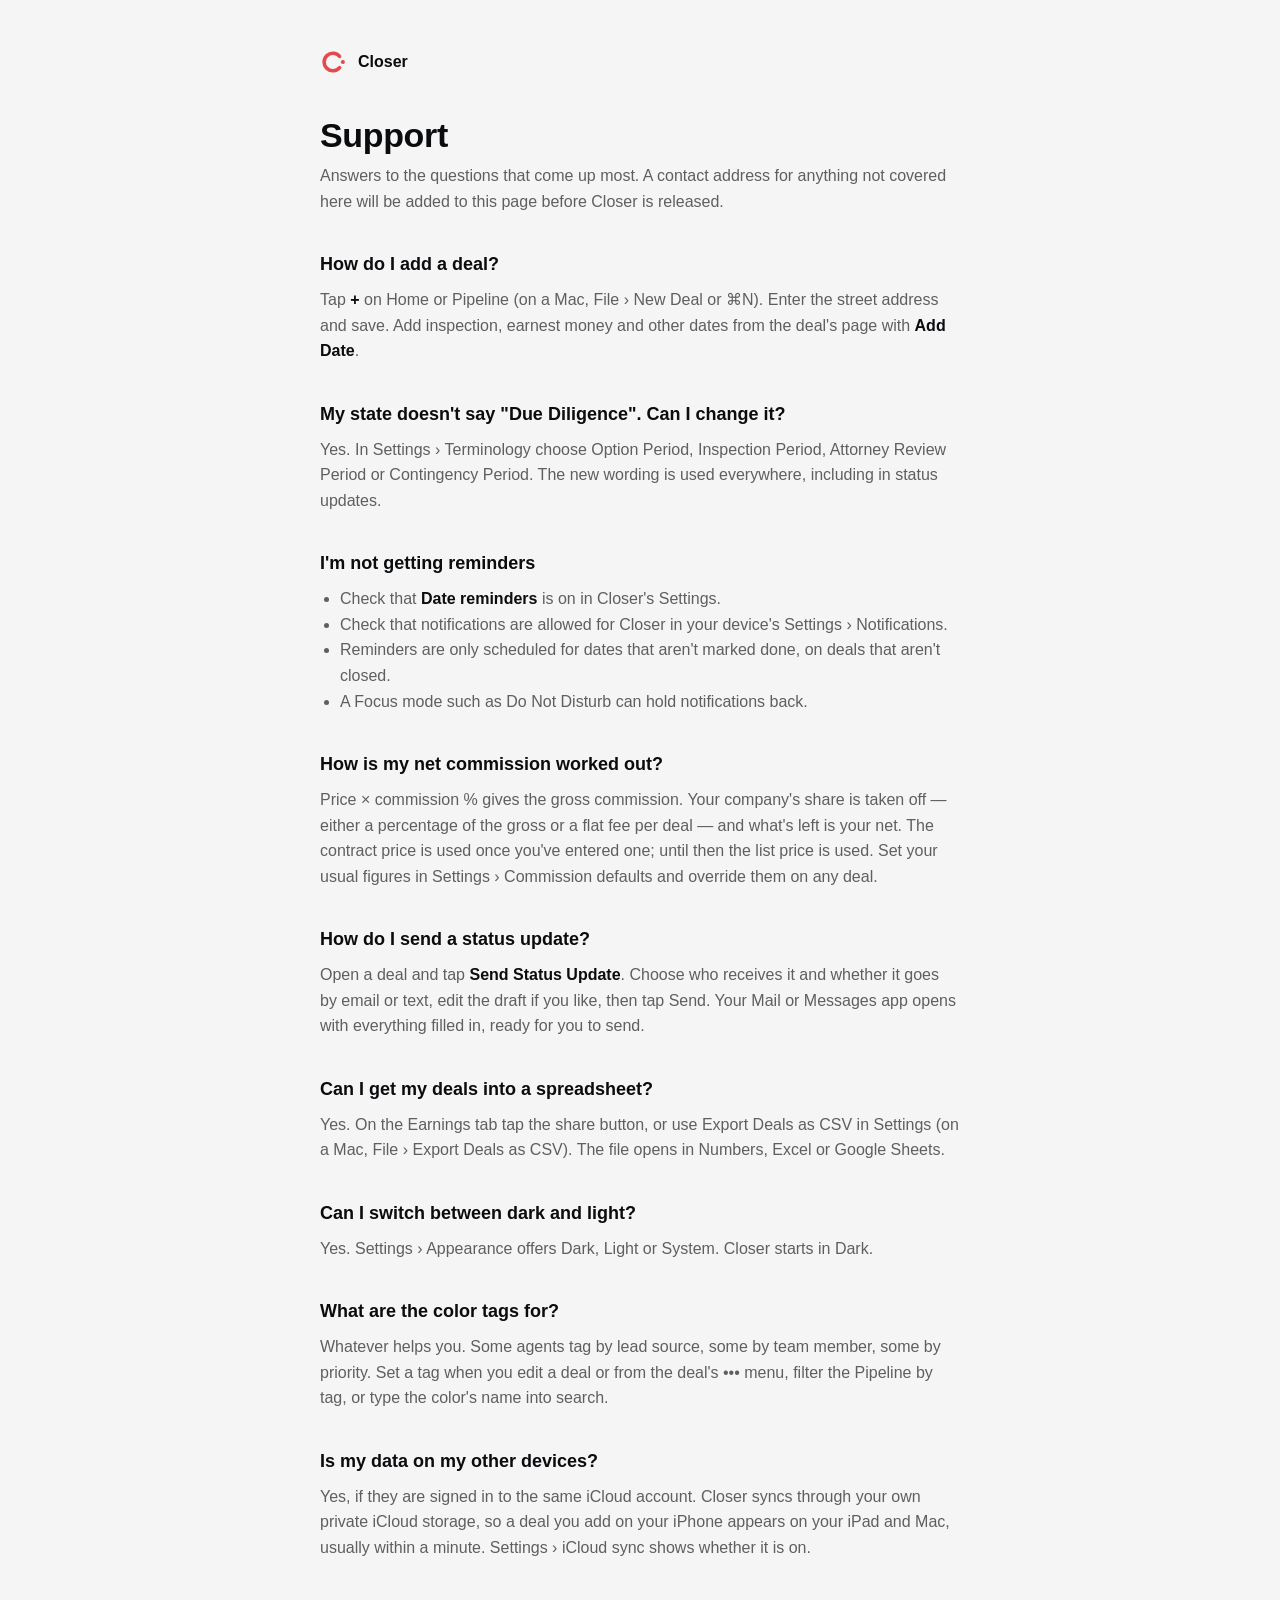
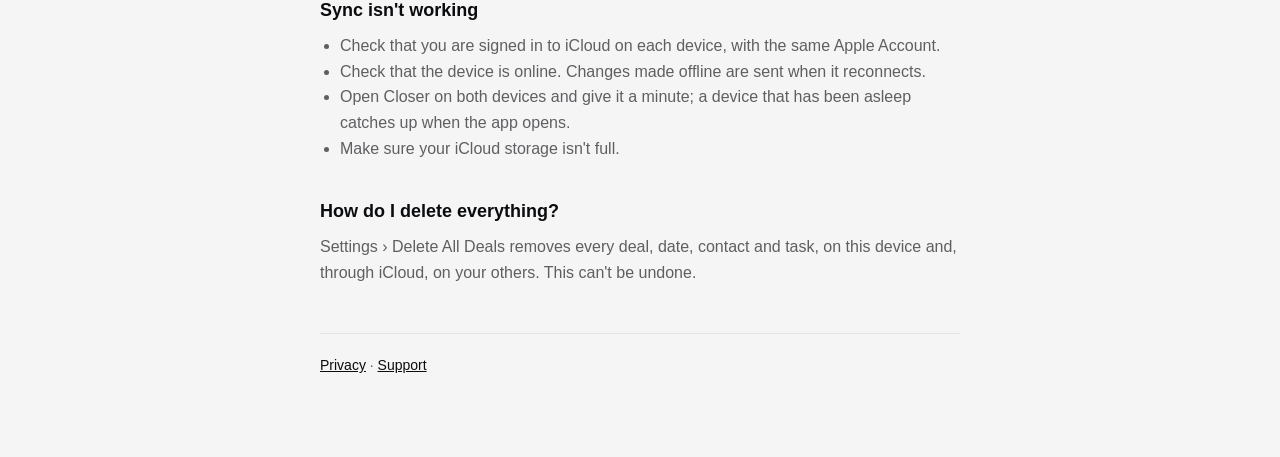
==== support.html @ 4819aeaa "Create support.html" ====
<!doctype html>
<html lang="en">
<head>
<meta charset="utf-8">
<meta name="viewport" content="width=device-width, initial-scale=1">
<title>Support — Closer</title>
<link rel="stylesheet" href="site.css">
</head>
<body>
<main>
<div class="brand">
<svg viewBox="0 0 24 24" fill="none" aria-hidden="true"><path d="M16.8 7.2a7.5 7.5 0 1 0 0 9.6" stroke="var(--coral)" stroke-width="3" stroke-linecap="round"/><circle cx="19.6" cy="12" r="1.75" fill="var(--coral)"/></svg>
Closer
</div>
<h1>Support</h1>
<p>Answers to the questions that come up most. A contact address for anything not covered here will be added to this page before Closer is released.</p>
<h2>How do I add a deal?</h2>
<p>Tap <strong>+</strong> on Home or Pipeline (on a Mac, File › New Deal or ⌘N). Enter the street address and save. Add inspection, earnest money and other dates from the deal's page with <strong>Add Date</strong>.</p>
<h2>My state doesn't say "Due Diligence". Can I change it?</h2>
<p>Yes. In Settings › Terminology choose Option Period, Inspection Period, Attorney Review Period or Contingency Period. The new wording is used everywhere, including in status updates.</p>
<h2>I'm not getting reminders</h2>
<ul>
<li>Check that <strong>Date reminders</strong> is on in Closer's Settings.</li>
<li>Check that notifications are allowed for Closer in your device's Settings › Notifications.</li>
<li>Reminders are only scheduled for dates that aren't marked done, on deals that aren't closed.</li>
<li>A Focus mode such as Do Not Disturb can hold notifications back.</li>
</ul>
<h2>How is my net commission worked out?</h2>
<p>Price × commission % gives the gross commission. Your company's share is taken off — either a percentage of the gross or a flat fee per deal — and what's left is your net. The contract price is used once you've entered one; until then the list price is used. Set your usual figures in Settings › Commission defaults and override them on any deal.</p>
<h2>How do I send a status update?</h2>
<p>Open a deal and tap <strong>Send Status Update</strong>. Choose who receives it and whether it goes by email or text, edit the draft if you like, then tap Send. Your Mail or Messages app opens with everything filled in, ready for you to send.</p>
<h2>Can I get my deals into a spreadsheet?</h2>
<p>Yes. On the Earnings tab tap the share button, or use Export Deals as CSV in Settings (on a Mac, File › Export Deals as CSV). The file opens in Numbers, Excel or Google Sheets.</p>
<h2>Can I switch between dark and light?</h2>
<p>Yes. Settings › Appearance offers Dark, Light or System. Closer starts in Dark.</p>
<h2>What are the color tags for?</h2>
<p>Whatever helps you. Some agents tag by lead source, some by team member, some by priority. Set a tag when you edit a deal or from the deal's ••• menu, filter the Pipeline by tag, or type the color's name into search.</p>
<h2>Is my data on my other devices?</h2>
<p>Yes, if they are signed in to the same iCloud account. Closer syncs through your own private iCloud storage, so a deal you add on your iPhone appears on your iPad and Mac, usually within a minute. Settings › iCloud sync shows whether it is on.</p>
<h2>Sync isn't working</h2>
<ul>
<li>Check that you are signed in to iCloud on each device, with the same Apple Account.</li>
<li>Check that the device is online. Changes made offline are sent when it reconnects.</li>
<li>Open Closer on both devices and give it a minute; a device that has been asleep catches up when the app opens.</li>
<li>Make sure your iCloud storage isn't full.</li>
</ul>
<h2>How do I delete everything?</h2>
<p>Settings › Delete All Deals removes every deal, date, contact and task, on this device and, through iCloud, on your others. This can't be undone.</p>
<footer>
<a href="privacy.html">Privacy</a> · <a href="support.html">Support</a>
</footer>
</main>
</body>
</html>
---- site.css ----
:root { color-scheme: light dark; --bg: #f5f5f6; --card: #fff; --text: #0b0c0e; --muted: #5e5f61; --line: #e2e2e5; --coral: #e5484d; }
@media (prefers-color-scheme: dark) { :root { --bg: #040506; --card: #07080a; --text: #fff; --muted: #9c9c9d; --line: #1b1c1e; --coral: #ff6363; } }
* { box-sizing: border-box; }
body { margin: 0; background: var(--bg); color: var(--text); font: 16px/1.6 -apple-system, BlinkMacSystemFont, "Inter", "Segoe UI", sans-serif; }
main { max-width: 680px; margin: 0 auto; padding: 48px 20px 80px; }
.brand { display: flex; align-items: center; gap: 10px; font-weight: 600; margin-bottom: 40px; }
.brand svg { width: 28px; height: 28px; }
h1 { font-size: 34px; line-height: 1.15; font-weight: 600; margin: 0 0 8px; letter-spacing: -0.01em; }
h2 { font-size: 18px; font-weight: 600; margin: 36px 0 8px; }
p, li { color: var(--muted); }
p { margin: 0 0 12px; }
ul { padding-left: 20px; margin: 0 0 12px; }
strong { color: var(--text); font-weight: 600; }
a { color: var(--text); }
.card { background: var(--card); border: 1px solid var(--line); border-radius: 16px; padding: 20px; margin: 24px 0; }
.card p:last-child { margin-bottom: 0; }
.meta { font: 12px/1.4 ui-monospace, "Geist Mono", Menlo, monospace; text-transform: uppercase; letter-spacing: 0.04em; color: var(--muted); }
footer { margin-top: 48px; padding-top: 20px; border-top: 1px solid var(--line); font-size: 14px; color: var(--muted); }
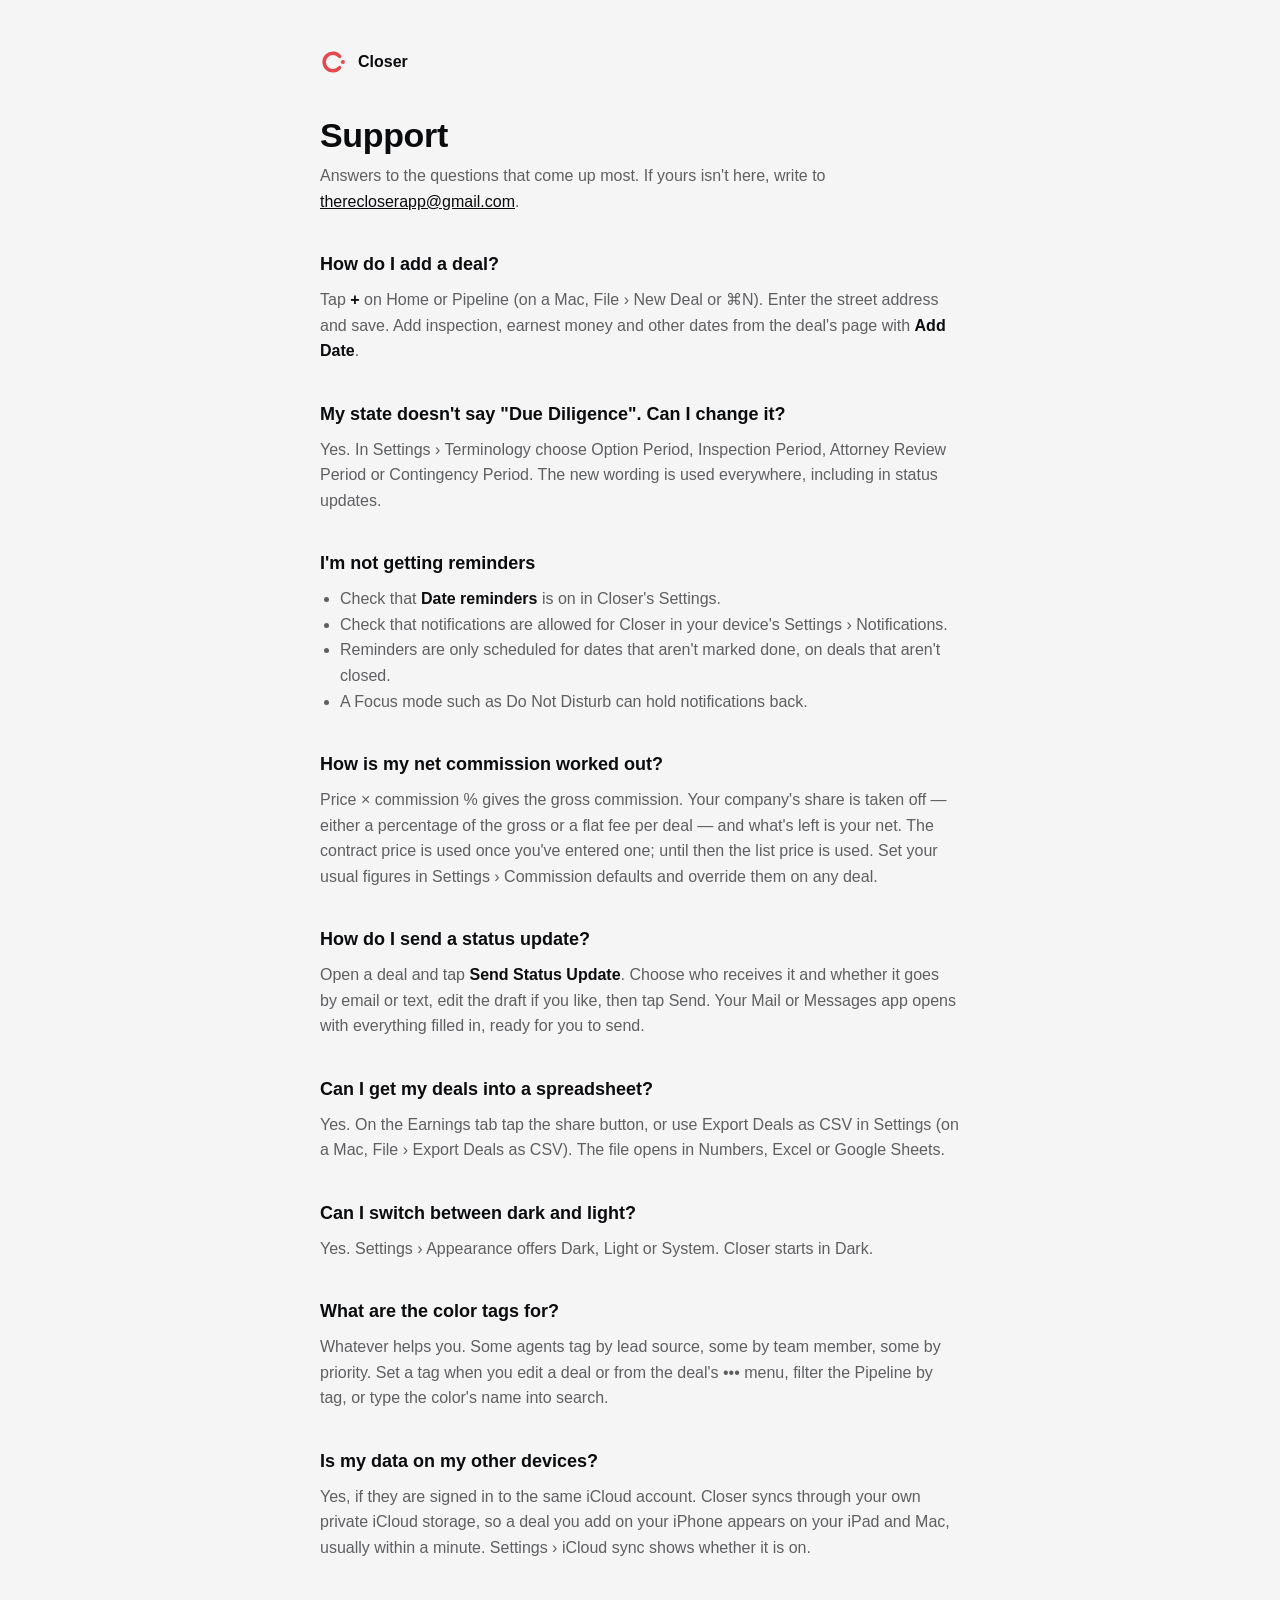
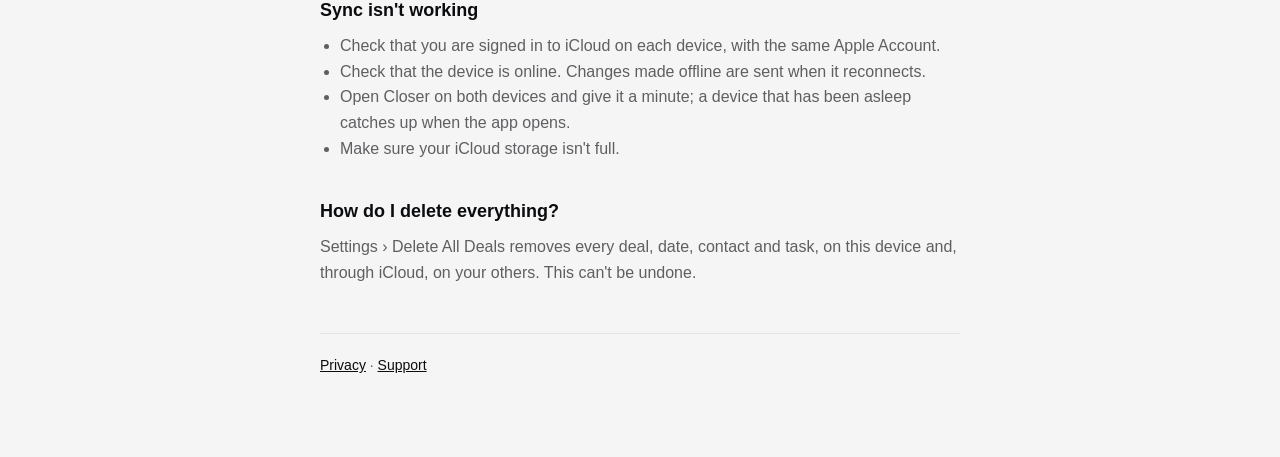
==== commit e1e12b07: "Add the support email address" ====
--- a/support.html
+++ b/support.html
@@ -9,11 +9,11 @@
 <body>
 <main>
 <div class="brand">
-<svg viewBox="0 0 24 24" fill="none" aria-hidden="true"><path d="M16.8 7.2a7.5 7.5 0 1 0 0 9.6" stroke="var(--coral)" stroke-width="3" stroke-linecap="round"/><circle cx="19.6" cy="12" r="1.75" fill="var(--coral)"/></svg>
+<svg viewBox="0 0 24 24" fill="none" aria-hidden="true"><path d="M16.8 7.2a7.5 7.5 0 1 0 0 9.6" stroke="var(--coral)" stroke-width="3" stroke-linecap="round" transform="rotate(0 12 12)"/><circle cx="19.6" cy="12" r="1.75" fill="var(--coral)"/></svg>
 Closer
 </div>
 <h1>Support</h1>
-<p>Answers to the questions that come up most. A contact address for anything not covered here will be added to this page before Closer is released.</p>
+<p>Answers to the questions that come up most. If yours isn't here, write to <a href="mailto:therecloserapp@gmail.com">therecloserapp@gmail.com</a>.</p>
 <h2>How do I add a deal?</h2>
 <p>Tap <strong>+</strong> on Home or Pipeline (on a Mac, File › New Deal or ⌘N). Enter the street address and save. Add inspection, earnest money and other dates from the deal's page with <strong>Add Date</strong>.</p>
 <h2>My state doesn't say "Due Diligence". Can I change it?</h2>
